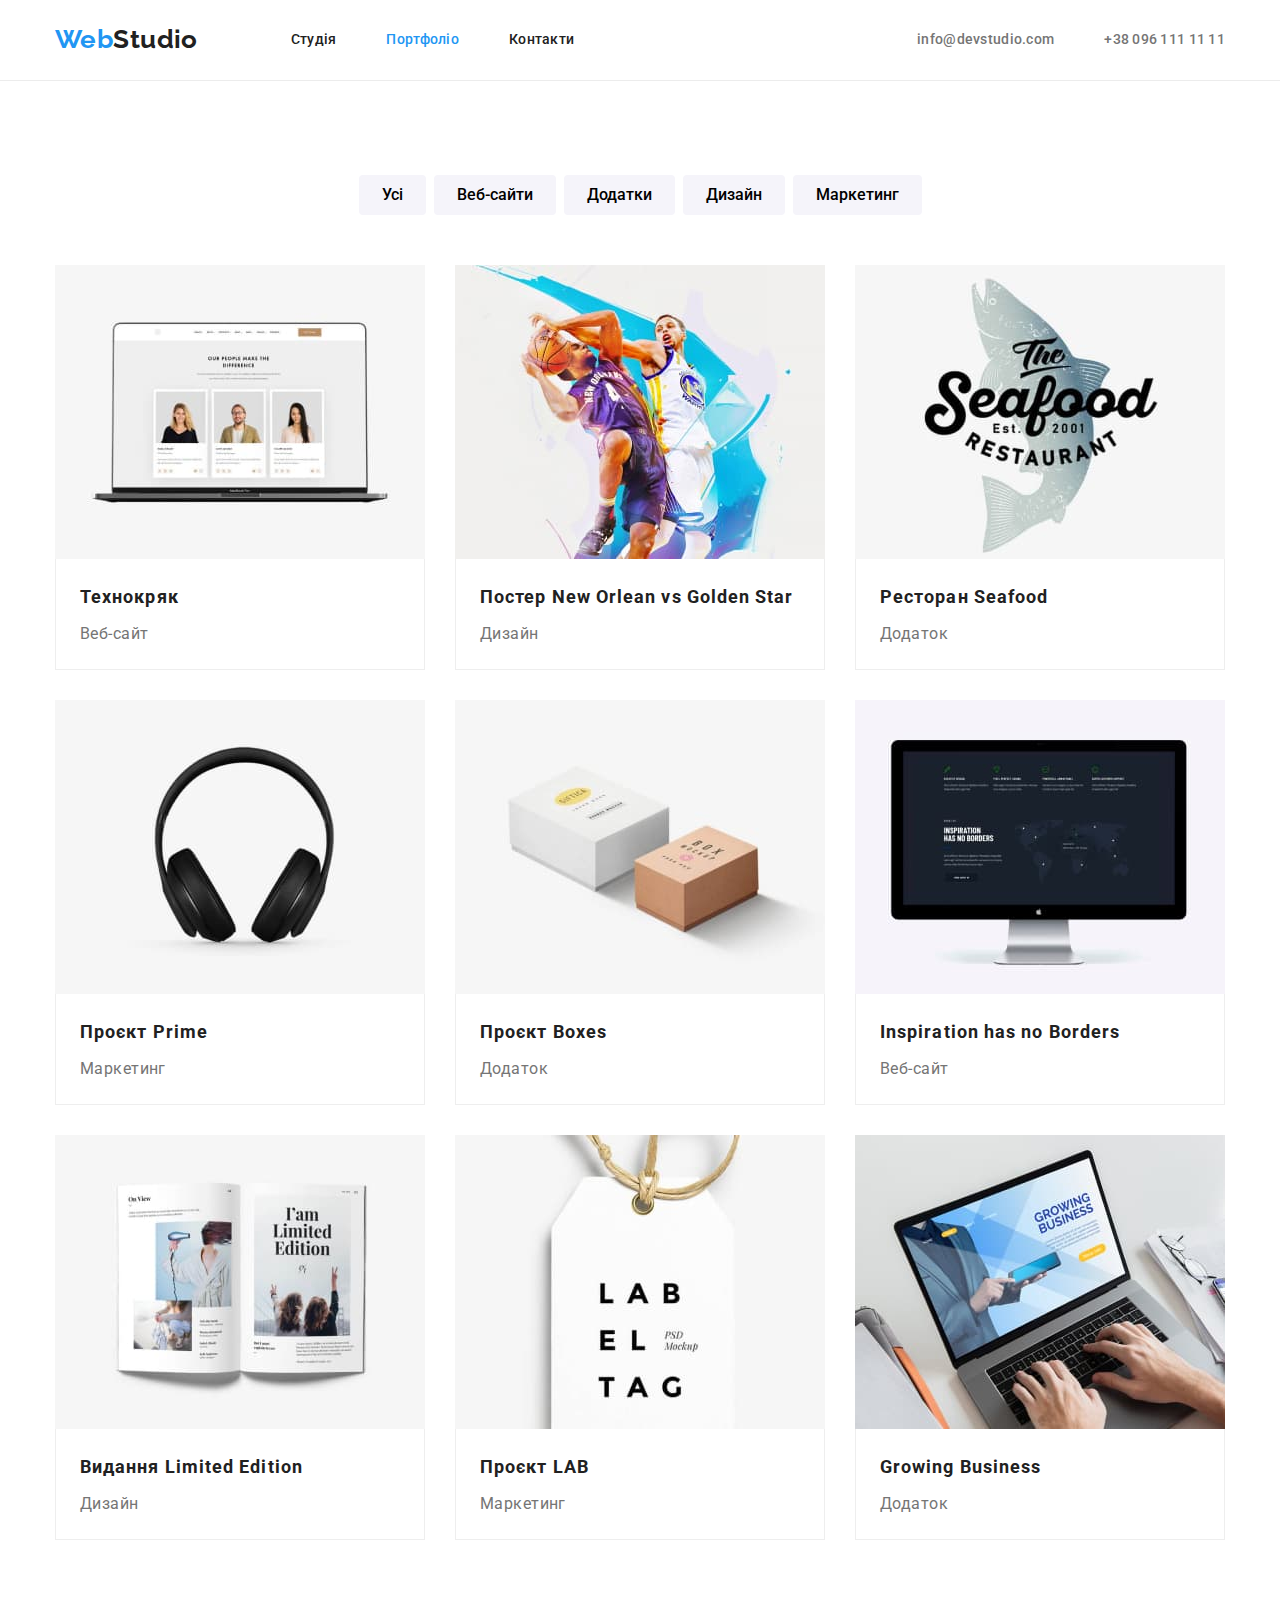
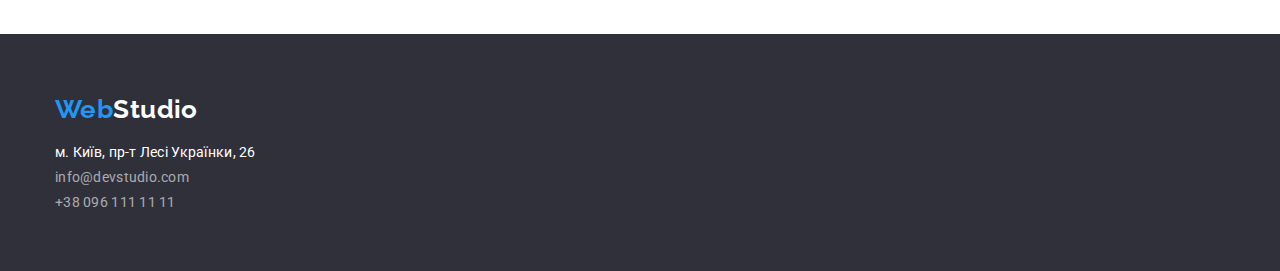
==== porfolio.html @ 93660d4c "Initial commit" ====
<!DOCTYPE html>
<html lang="uk">

<head>
    <meta charset="UTF-8" />
    <meta http-equiv="X-UA-Compatible" content="IE=edge" />
    <meta name="viewport" content="width=device-width, initial-scale=1.0" />
    <title>Студія</title>
    <!-- Подключаем шрифты -->
    <link rel="preconnect" href="https://fonts.googleapis.com">
    <link rel="preconnect" href="https://fonts.gstatic.com" crossorigin>
    <link
        href="https://fonts.googleapis.com/css2?family=Raleway:wght@700&family=Roboto:wght@400;500;700;900&display=swap"
        rel="stylesheet">
    <!-- Подключаем нормализатор CSS -->
    <link rel="stylesheet"
        href="https://cdnjs.cloudflare.com/ajax/libs/modern-normalize/1.1.0/modern-normalize.min.css" />
    <!-- Подключаем свой CSS -->
    <link rel="stylesheet" href="./css/styles.css" />
</head>

<body>
    <header class="header">


        <div class="container main-nav">

            <a href="./index.html" class="logo">Web<span class="logo-head">Studio</span></a>
            <nav class="site-nav">
                <ul class="site-nav">
                    <li><a href="./index.html" class="nav-item ">Студія</a></li>
                    <li><a href="./porfolio.html" class="nav-item current">Портфоліо</a></li>
                    <li><a href="" class="nav-item">Контакти</a></li>
                </ul>
            </nav>
            <ul class="auth-nav">
                <li class="auth-contact"><a href="mailto:info@devstudio.com">info@devstudio.com</a></li>
                <li class="auth-contact"><a href="tel:+380961111111">+38 096 111 11 11</a></li>
            </ul>
        </div>

    </header>

    <!-- main start -->

    <main>
        <section class="section">
            <div class="container">
                <!-- hide css -->
                <h1 class="hide-text ">Нашi роботи</h1>

                <!-- sub-menu -->
                <ul class="filter-list">
                    <li><button class="button">Усі</button></li>
                    <li><button class="button">Веб-сайти</button></li>
                    <li><button class="button">Додатки</button></li>
                    <li><button class="button">Дизайн</button></li>
                    <li><button class="button">Маркетинг</button></li>
                </ul>

                <!-- cards -->

                <ul class="cards">
                    <li class="cards-item">
                        <a href=""><img src="./images/portfolio/img1.jpg" alt="img1" width="370">
                            <div class="cards-border">
                                <h2 class="card-item-title">Технокряк</h2>
                                <p class="card-item-text">Веб-сайт</p>
                            </div>
                        </a>

                    </li>
                    <li class="cards-item">
                        <a href=""><img src="./images/portfolio/img2.jpg" alt="img2" width="370">
                            <div class="cards-border">
                                <h2 class="card-item-title">Постер New Orlean vs Golden Star</h2>
                                <p class="card-item-text">Дизайн</p>
                            </div>
                        </a>

                    </li>
                    <li class="cards-item">
                        <a href=""><img src="./images/portfolio/img3.jpg" alt="img3" width="370">
                            <div class="cards-border">
                                <h2 class="card-item-title">Ресторан Seafood</h2>
                                <p class="card-item-text">Додаток</p>
                            </div>
                        </a>

                    </li>
                    <li class="cards-item">
                        <a href=""><img src="./images/portfolio/img4.jpg" alt="img4" width="370">
                            <div class="cards-border">
                                <h2 class="card-item-title">Проєкт Prime</h2>
                                <p class="card-item-text">Маркетинг
                                </p>
                            </div>
                        </a>
                    </li>
                    <li class="cards-item">
                        <a href=""><img src="./images/portfolio/img5.jpg" alt="img5" width="370">
                            <div class="cards-border">
                                <h2 class="card-item-title">Проєкт Boxes</h2>
                                <p class="card-item-text">Додаток</p>
                            </div>
                        </a>

                    </li>
                    <li class="cards-item">
                        <a href=""><img src="./images/portfolio/img6.jpg" alt="img6" width="370">
                            <div class="cards-border">
                                <h2 class="card-item-title">Inspiration has no Borders</h2>
                                <p class="card-item-text">Веб-сайт</p>
                            </div>
                        </a>

                    </li>
                    <li class="cards-item">
                        <a href=""><img src="./images/portfolio/img7.jpg" alt="img7" width="370">
                            <div class="cards-border">
                                <h2 class="card-item-title">Видання Limited Edition</h2>
                                <p class="card-item-text">Дизайн</p>
                            </div>
                        </a>

                    </li>
                    <li class="cards-item">
                        <a href=""><img src="./images/portfolio/img8.jpg" alt="img8" width="370">
                            <div class="cards-border">
                                <h2 class="card-item-title">Проєкт LAB</h2>
                                <p class="card-item-text">Маркетинг
                                </p>
                            </div>
                        </a>

                    </li>
                    <li class="cards-item">
                        <a href=""><img src="./images/portfolio/img9.jpg" alt="img9" width="370">
                            <div class="cards-border">
                                <h2 class="card-item-title">Growing Business</h2>
                                <p class="card-item-text">Додаток</p>
                            </div>
                        </a>

                    </li>
                </ul>
            </div>
        </section>



    </main>

    <!-- footer -->

    <footer class="footer">
        <div class="container">
            <a href="" class="logo-footer-start">Web<span class="logo-footer-end">Studio</span></a>
            <address class="font-style">
                <ul>
                    <li class="adress-color item-footer"><a href=""> м. Київ, пр-т Лесі Українки, 26</a></li>
                    <li class="item-footer"><a href="mailto:info@devstudio.com">info@devstudio.com</a>

                    </li>
                    <li class="item-footer"><a href="tel:+380961111111">+38 096 111 11 11</a></li>
                </ul>
            </address>
        </div>
    </footer>




</body>
---- css/styles.css ----
/* custom properties */
:root {
  --primary-text-color: #212121;
  --secondary-text-color: #757575;
  --activation-color: #2196f3;
  --white-text-color: #ffffff;
  --secondary-background-color: #f5f4fa;
  --footer-color-bg: #2f303a;
  --block-spacing: 94px;
}
/* utilities */
ul {
  list-style: none;
}
h1,
h2,
h3,
ul,
p {
  padding: 0;
  margin: 0;
}
a {
  text-decoration: none;
  color: currentColor;
}
img {
  display: block;
  max-width: 100%;
  height: auto;
}
.hide-text {
  position: absolute;
  width: 1px;
  height: 1px;
  margin: -1px;
  border: 0;
  padding: 0;
  white-space: nowrap;
  clip-path: inset(100%);
  clip: rect(0 0 0 0);
  overflow: hidden;
}

/* page */
body {
  color: var(--primary-text-color);
  background-color: rgba(255, 255, 255, 1);
  font-family: Roboto, sans-serif;
  font-size: 14px;
  font-style: normal;
  letter-spacing: 0.03em;
}

/* container */
.header {
  border-bottom: 1px solid #ececec;
}
.section {
  padding-top: 94px;
  padding-bottom: 94px;
}
.container {
  width: 1200px;
  margin-left: auto;
  margin-right: auto;
  padding-left: 15px;
  padding-right: 15px;
}
/* main navi */
.main-nav {
  display: flex;
}
/* logo */
.logo {
  display: block;
  color: var(--activation-color);
  text-decoration: none;
  font-family: "Raleway";
  font-weight: 700;
  font-size: 26px;
  line-height: 1.19;

  padding-top: 24px;
  margin-right: 93px;
}

.logo-head {
  color: rgba(33, 33, 33, 1);
}
.nav-item {
  display: block;
  color: var(--primary-text-color);
  font-weight: 500;
  font-size: 14px;
  line-height: 1.14;
  letter-spacing: 0.02em;

  padding-top: 32px;
  padding-bottom: 32px;
}

.nav-item:hover,
.nav-item:focus {
  color: var(--activation-color);
}
.current {
  color: var(--activation-color);
}
.main-nav nav {
  margin-right: auto;
}
.site-nav {
  display: flex;

  gap: 50px;
}
/* auth-nav */
.auth-nav {
  display: flex;
  gap: 50px;
}
.auth-contact {
  color: var(--secondary-text-color);
  font-weight: 500;
  font-size: 14px;
  line-height: 1.14;
  letter-spacing: 0.02em;

  padding-top: 32px;
  padding-bottom: 32px;
}

/* hero */

.hero {
  text-align: center;
  background-color: #2f303a;
  /*  */
  padding-top: 200px;
  padding-bottom: 200px;
}

.hero-title {
  color: var(--white-text-color);
  font-weight: 900;
  font-size: 44px;
  line-height: 1.36;
  letter-spacing: 0.06em;
  text-transform: uppercase;

  width: 696px;
  margin-left: auto;
  margin-right: auto;

  margin-bottom: 30px;
}
.hero-btn {
  display: flex;
  color: var(--white-text-color);
  background-color: var(--activation-color);
  cursor: pointer;
  font-weight: 700;
  font-size: 16px;
  line-height: 1.87;
  letter-spacing: 0.06em;

  margin-left: auto;
  margin-right: auto;

  padding: 10px 32px;
  min-width: 216px;

  border: 1px solid transparent;
  border-radius: 4px;

  /* box-shadow: 0px 4px 4px rgba(0, 0, 0, 0.15); */
}
/* advantages */

.advantages-list {
  display: flex;
  gap: 30px;
}

.advantages-list-item {
  min-width: 270px;
  height: 98px;
}

.advantages-sub-title {
  font-weight: 700;
  font-size: 14px;
  line-height: 1.14;
  text-transform: uppercase;
  margin-bottom: 10px;
}
/* adv-text пропадает контент ???? */
.advantages-text {
  color: var(--secondary-text-color);
  line-height: 1.71;
  font-weight: normal;
}
/* work */
.section.work {
  padding-top: 0;
}

.title-h2 {
  font-weight: 700;
  font-size: 36px;
  line-height: 1.16;
  text-align: center;

  margin-bottom: 50px;
}
.work-list {
  display: flex;
  gap: 30px;
}

/* team */
.team {
  text-align: center;
  background-color: var(--secondary-background-color);
}

.team-list {
  display: flex;
  gap: 30px;
}
.team-list-item {
  width: 270px;
  height: 368px;

  background: #ffffff;

  box-shadow: 0px 1px 3px rgba(0, 0, 0, 0.12), 0px 1px 1px rgba(0, 0, 0, 0.14),
    0px 2px 1px rgba(0, 0, 0, 0.2);
  border-radius: 0px 0px 4px 4px;
}
.team-img {
  margin-bottom: 30px;
}
.team-sub-title {
  font-weight: 500;
  font-size: 16px;
  line-height: 1.16;

  margin-bottom: 10px;
}

.team-text {
  color: var(--secondary-text-color);
  font-size: 16px;
  font-weight: normal;
  line-height: 1.16;

  margin-bottom: 30px;
}

/* footer */
.footer {
  background-color: #2f303a;
  padding-top: 60px;
  padding-bottom: 60px;
}
.font-style {
  font-style: normal;
}

/* logo */
.logo-footer-start {
  display: block;
  color: var(--activation-color);
  text-decoration: none;
  font-family: "Raleway";
  font-weight: 700;
  font-size: 26px;
  line-height: 1.19;

  margin-bottom: 20px;
}

.logo-footer-end {
  color: rgba(255, 255, 255, 1);
}

.item-footer {
  display: block;

  color: rgba(255, 255, 255, 0.6);
  font-size: 14px;
  line-height: 1.14;
  letter-spacing: 0.02em;

  margin-bottom: 9px;

  /* Или использовать padding ??? */
}

.item-footer:focus,
.item-footer:hover {
  color: var(--activation-color);
}
.adress-color {
  color: var(--white-text-color);
}

.item-footer:last-child {
  margin-bottom: 0;
}

/* Portfolio */

.filter-list {
  display: flex;
  justify-content: center;

  margin-bottom: 50px;
  /* margin-bottom: 34px; */
}

.filter-list .button {
  cursor: pointer;
  font-weight: 500;
  font-size: 16px;
  line-height: 1.62;
  border: 1px solid transparent;
  background: #f5f4fa;
  border-radius: 4px;

  padding: 6px 22px;
}

.filter-list li:not(:last-child) {
  margin-right: 8px;
}

.filter-list .button:hover,
.filter-list .button:focus {
  color: var(--white-text-color);
  background-color: var(--activation-color);
}
/* cards */

.cards {
  display: flex;
  flex-wrap: wrap;
  gap: 30px;
}

.cards-border {
  background: #ffffff;
  border: 1px solid #eeeeee;
  border-top: none;
  padding-top: 20px;
  padding-right: 24px;
  padding-bottom: 20px;
  padding-left: 24px;
}

.card-item-title {
  font-weight: 700;
  font-size: 18px;
  line-height: 2;
  letter-spacing: 0.06em;

  margin-bottom: 4px;
}
.card-item-text {
  color: var(--secondary-text-color);
  font-size: 16px;
  line-height: 1.88;
  font-weight: normal;
}
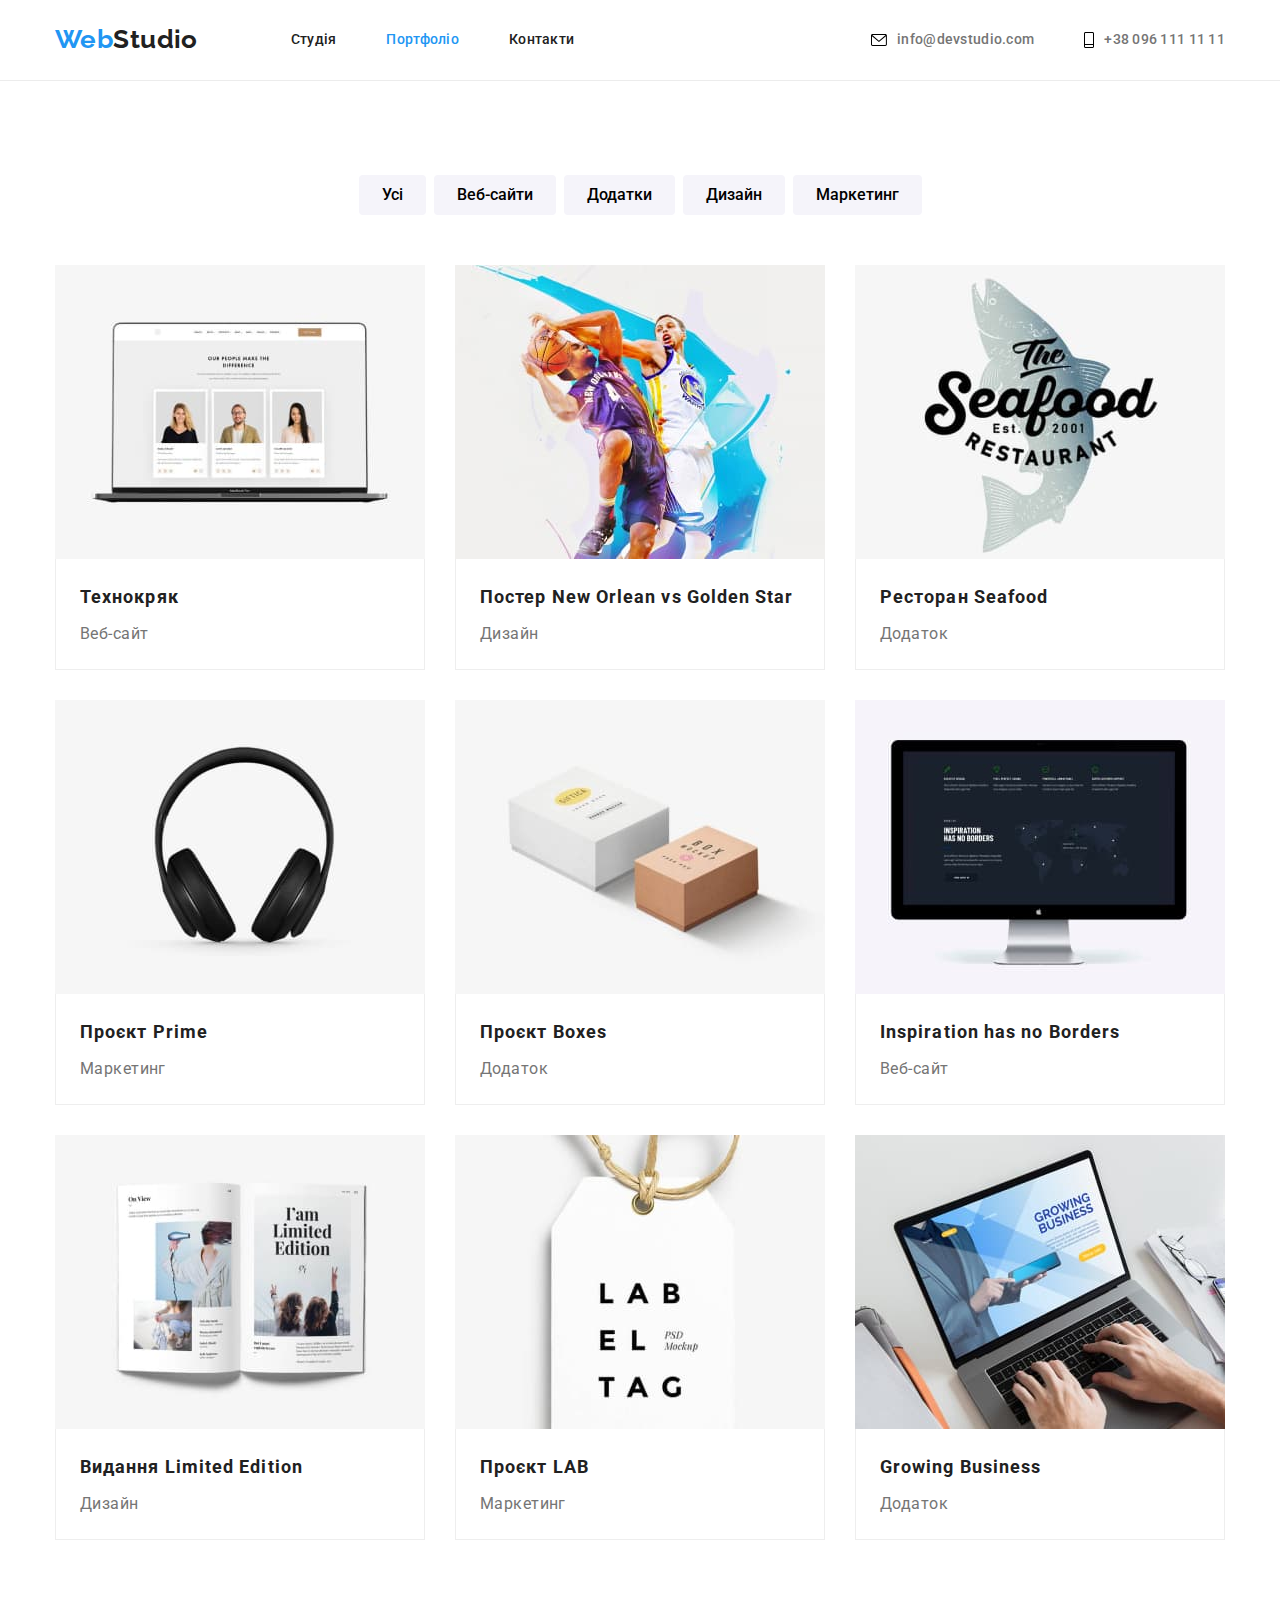
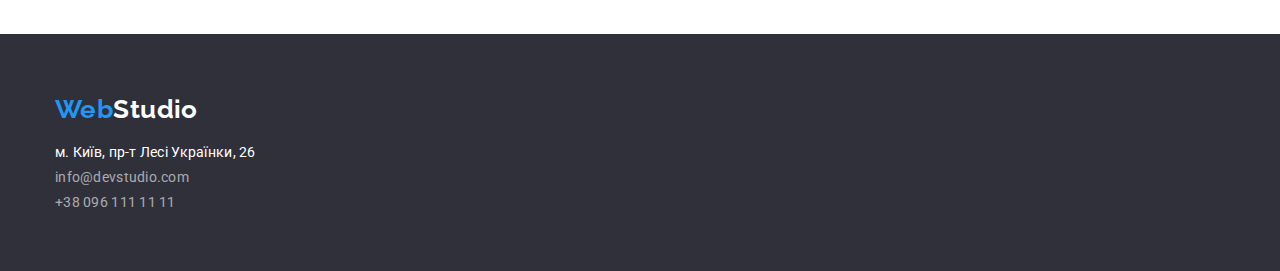
==== commit 59c4b40c: "end day" ====
--- a/porfolio.html
+++ b/porfolio.html
@@ -21,12 +21,13 @@
 
 <body>
     <header class="header">
+        <!-- add navigation -->
 
 
         <div class="container main-nav">
 
             <a href="./index.html" class="logo">Web<span class="logo-head">Studio</span></a>
-            <nav class="site-nav">
+            <nav>
                 <ul class="site-nav">
                     <li><a href="./index.html" class="nav-item ">Студія</a></li>
                     <li><a href="./porfolio.html" class="nav-item current">Портфоліо</a></li>
@@ -34,11 +35,21 @@
                 </ul>
             </nav>
             <ul class="auth-nav">
-                <li class="auth-contact"><a href="mailto:info@devstudio.com">info@devstudio.com</a></li>
-                <li class="auth-contact"><a href="tel:+380961111111">+38 096 111 11 11</a></li>
+                <li class="auth-contact"><a href="mailto:info@devstudio.com" class="contant-link"><svg class="mail-svg"
+                            height="10" width="12">
+                            <use href="./images/symbol-defs.svg#icon-envelope"></use>
+                        </svg>info@devstudio.com</a></li>
+                <li class="auth-contact">
+                    <a href="tel:+380961111111" class="contant-link">
+                        <svg class="tel-svg" height="10" width="12">
+                            <use href="./images/symbol-defs.svg#icon-Vector"></use>
+                        </svg>
+                        +38 096 111 11 11
+                    </a>
+                </li>
             </ul>
+
         </div>
-
     </header>
 
     <!-- main start -->
--- a/css/styles.css
+++ b/css/styles.css
@@ -4,9 +4,11 @@
   --secondary-text-color: #757575;
   --activation-color: #2196f3;
   --white-text-color: #ffffff;
+  --white-bcg-color: #ffffff;
   --secondary-background-color: #f5f4fa;
   --footer-color-bg: #2f303a;
   --block-spacing: 94px;
+  --social-icon-color: #afb1b8;
 }
 /* utilities */
 ul {
@@ -130,15 +132,56 @@
   padding-top: 32px;
   padding-bottom: 32px;
 }
-
-/* hero */
+.contant-link {
+  display: flex;
+  align-items: center;
+}
+
+.contant-link:hover,
+.contant-link:focus {
+  color: var(--activation-color);
+}
+
+.mail-svg {
+  margin-right: 10px;
+  width: 16px;
+  height: 12px;
+}
+.tel-svg {
+  margin-right: 10px;
+  width: 10px;
+  height: 16px;
+}
+.contant-link:hover .tel-svg,
+.contant-link:focus .tel-svg,
+.contant-link:hover .mail-svg,
+.contant-link:focus .mail-svg {
+  fill: var(--activation-color);
+}
+/*=============================================
+=            HERO            =
+=============================================*/
 
 .hero {
   text-align: center;
-  background-color: #2f303a;
-  /*  */
+  max-width: 1600px;
+  height: 600px;
+
   padding-top: 200px;
   padding-bottom: 200px;
+  margin-left: auto;
+  margin-right: auto;
+
+  background-color: #c4c4c4;
+  background-image: linear-gradient(
+      to right,
+      rgba(47, 48, 58, 0.4),
+      rgba(47, 48, 58, 0.4)
+    ),
+    url(../images/Img.jpg);
+  background-repeat: no-repeat;
+  background-position: center;
+  background-size: cover;
 }
 
 .hero-title {
@@ -176,16 +219,41 @@
 
   /* box-shadow: 0px 4px 4px rgba(0, 0, 0, 0.15); */
 }
-/* advantages */
+
+/*=====  End of Hero  ======*/
+
+/*=============================================
+=            Advantages            =
+=============================================*/
 
 .advantages-list {
   display: flex;
   gap: 30px;
 }
 
-.advantages-list-item {
-  min-width: 270px;
-  height: 98px;
+.advantages-sub-title::before {
+  content: "";
+  display: block;
+
+  height: 120px;
+  background-color: var(--secondary-background-color);
+
+  background-repeat: no-repeat;
+  background-position: center;
+
+  margin-bottom: 30px;
+}
+.advantages-sub-title.details::before {
+  background-image: url(../images/icon/antenna.svg);
+}
+.advantages-sub-title.punctuality::before {
+  background-image: url(../images/icon/clock.svg);
+}
+.advantages-sub-title.planning::before {
+  background-image: url(../images/icon/diagram.svg);
+}
+.advantages-sub-title.technology::before {
+  background-image: url(../images/icon/astronaut.svg);
 }
 
 .advantages-sub-title {
@@ -201,7 +269,13 @@
   line-height: 1.71;
   font-weight: normal;
 }
-/* work */
+
+/*=====  End of advantages  ======*/
+
+/*=============================================
+=            Work            =
+=============================================*/
+
 .section.work {
   padding-top: 0;
 }
@@ -219,7 +293,12 @@
   gap: 30px;
 }
 
-/* team */
+/*=====  End of work  ======*/
+
+/*=============================================
+=            Team            =
+=============================================*/
+
 .team {
   text-align: center;
   background-color: var(--secondary-background-color);
@@ -231,7 +310,7 @@
 }
 .team-list-item {
   width: 270px;
-  height: 368px;
+  height: 428px;
 
   background: #ffffff;
 
@@ -256,10 +335,46 @@
   font-weight: normal;
   line-height: 1.16;
 
-  margin-bottom: 30px;
-}
-
-/* footer */
+  margin-bottom: 16px;
+}
+/* social-link */
+.social {
+  display: flex;
+  gap: 10px;
+  justify-content: center;
+
+  padding-bottom: 30px;
+}
+
+.social-link {
+  display: flex;
+  justify-content: center;
+  align-items: center;
+
+  width: 44px;
+  height: 44px;
+
+  background-color: var(--white-bcg-color);
+  border-radius: 50%;
+}
+
+.social-icon {
+  fill: var(--social-icon-color);
+}
+.social-link:hover {
+  background-color: var(--activation-color);
+}
+
+.social-link:hover .social-icon,
+.social-link:focus .social-icon {
+  fill: var(--white-bcg-color);
+}
+
+/*=====  End of team  ======*/
+
+/*=============================================
+=            Footer            =
+=============================================*/
 .footer {
   background-color: #2f303a;
   padding-top: 60px;
@@ -310,15 +425,18 @@
 .item-footer:last-child {
   margin-bottom: 0;
 }
-
-/* Portfolio */
-
+/*=====  End of footer  ======*/
+
+/*=============================================
+=            Portfolio            =
+=============================================*/
+
+/*----------  filter  ----------*/
 .filter-list {
   display: flex;
   justify-content: center;
 
   margin-bottom: 50px;
-  /* margin-bottom: 34px; */
 }
 
 .filter-list .button {
@@ -342,7 +460,9 @@
   color: var(--white-text-color);
   background-color: var(--activation-color);
 }
-/* cards */
+/*----------  filter end  ----------*/
+
+/*----------  cards start  ----------*/
 
 .cards {
   display: flex;
@@ -374,3 +494,5 @@
   line-height: 1.88;
   font-weight: normal;
 }
+
+/*----------  cards end  ----------*/
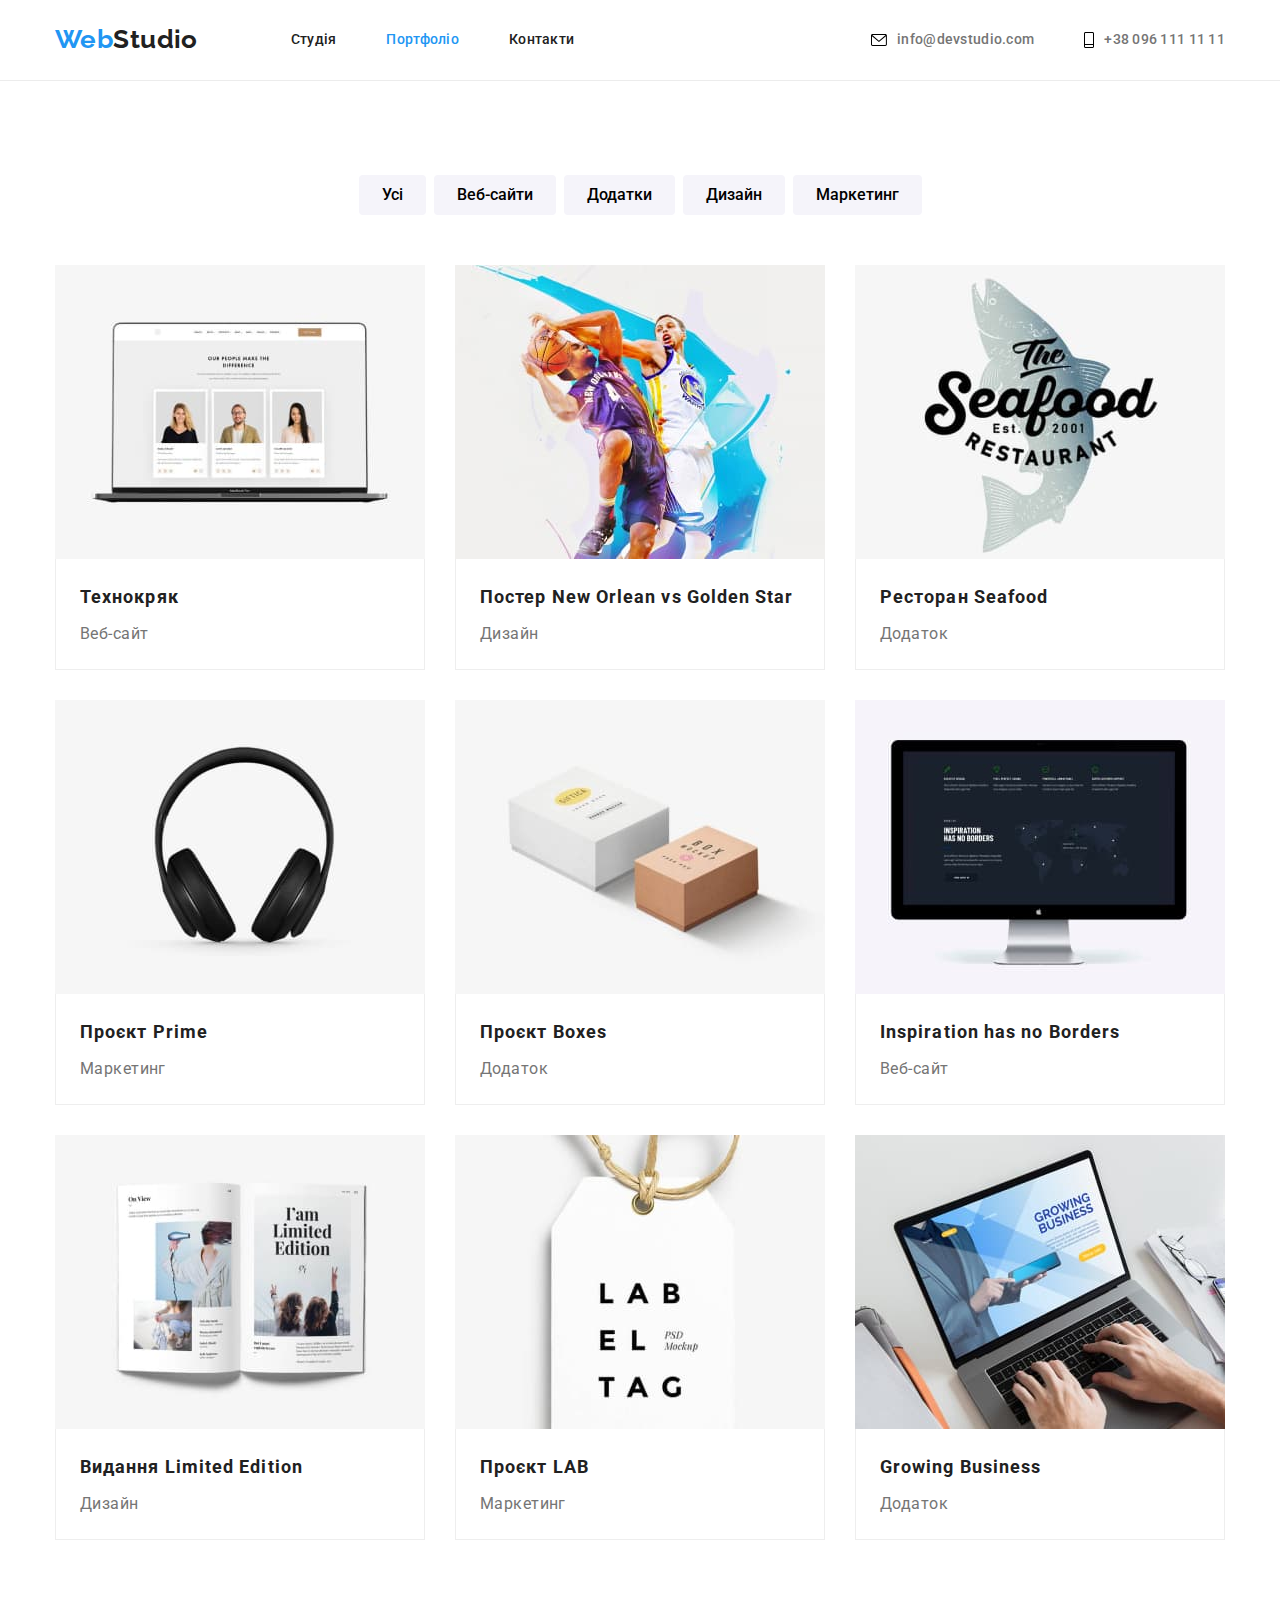
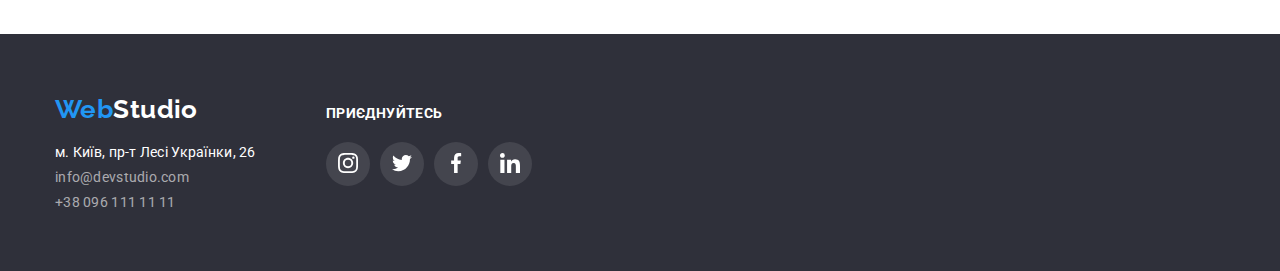
==== commit 19bb2454: "add portfolio footer" ====
--- a/porfolio.html
+++ b/porfolio.html
@@ -165,21 +165,60 @@
     <!-- footer -->
 
     <footer class="footer">
-        <div class="container">
-            <a href="" class="logo-footer-start">Web<span class="logo-footer-end">Studio</span></a>
-            <address class="font-style">
-                <ul>
-                    <li class="adress-color item-footer"><a href=""> м. Київ, пр-т Лесі Українки, 26</a></li>
-                    <li class="item-footer"><a href="mailto:info@devstudio.com">info@devstudio.com</a>
-
-                    </li>
-                    <li class="item-footer"><a href="tel:+380961111111">+38 096 111 11 11</a></li>
-                </ul>
-            </address>
+        <div class="container footer-position">
+            <div>
+                <a href="" class="logo-footer-start">Web<span class="logo-footer-end">Studio</span></a>
+                <address class="font-style">
+                    <ul>
+                        <li class="adress-color item-footer">м. Київ, пр-т Лесі Українки, 26</li>
+                        <li class="item-footer"><a href="mailto:info@devstudio.com">info@devstudio.com</a>
+
+                        </li>
+                        <li class="item-footer"><a href="tel:+380961111111">+38 096 111 11 11</a></li>
+                    </ul>
+                </address>
+            </div>
+            <div class="footer-social">
+                <h2 class="footer-social-titile">приєднуйтесь</h2>
+                <ul class="footer-social-list">
+                    <li class="footer-social-item ">
+                        <a class="footer-social-link" href="" target="_blank" rel="noopener no refferer"
+                            aria-label="instagram">
+                            <svg class="social-icon" height="20" width="20">
+                                <use href="./images/symbol-defs.svg#icon-instagram"></use>
+                            </svg>
+                        </a>
+                    </li>
+                    <li class="footer-social-item ">
+                        <a class="footer-social-link" href="" target="_blank" rel="noopener no refferer"
+                            aria-label="twitter">
+                            <svg class="social-icon" height="20" width="20">
+                                <use href="./images/symbol-defs.svg#icon-twitter"></use>
+                            </svg>
+                        </a>
+                    </li>
+                    <li class="footer-social-item ">
+                        <a class="footer-social-link" href="" target="_blank" rel="noopener no refferer"
+                            aria-label="facebook">
+                            <svg class="social-icon" height="20" width="20">
+                                <use href="./images/symbol-defs.svg#icon-facebook"></use>
+                            </svg>
+                        </a>
+                    </li>
+                    <li class="footer-social-item ">
+                        <a class="footer-social-link" href="" target="_blank" rel="noopener no refferer"
+                            aria-label="linkedin">
+                            <svg class="social-icon" height="20" width="20">
+                                <use href="./images/symbol-defs.svg#icon-linkedin"></use>
+                            </svg>
+                        </a>
+                    </li>
+                </ul>
+
+            </div>
         </div>
     </footer>
 
 
 
-
 </body>--- a/css/styles.css
+++ b/css/styles.css
@@ -373,6 +373,53 @@
 /*=====  End of team  ======*/
 
 /*=============================================
+=            Clients            =
+=============================================*/
+.client__title {
+  font-weight: 700;
+  font-size: 36px;
+  line-height: 1.16;
+  text-align: center;
+
+  margin-bottom: 50px;
+}
+.client__list {
+  display: flex;
+  justify-content: space-between;
+  gap: 30px;
+}
+
+.client__item {
+  display: flex;
+
+  width: 170px;
+  height: 92px;
+
+  border-radius: 4px;
+  border: 1px solid var(--social-icon-color);
+}
+.client__link {
+  display: flex;
+  justify-content: center;
+  align-items: center;
+  width: 100%;
+  height: 100%;
+}
+.client__icon {
+  fill: var(--social-icon-color);
+}
+.client__item:hover,
+.client__item:focus {
+  border: 1px solid var(--activation-color);
+}
+.client__item:hover .client__icon,
+.client__item:focus .client__icon {
+  fill: var(--activation-color);
+}
+
+/*=====  End of clients  ======*/
+
+/*=============================================
 =            Footer            =
 =============================================*/
 .footer {
@@ -425,6 +472,50 @@
 .item-footer:last-child {
   margin-bottom: 0;
 }
+.footer-position {
+  display: flex;
+  align-items: baseline;
+}
+.footer-social {
+  margin-left: 70px;
+  width: 206px;
+  height: 80px;
+}
+
+.footer-social-titile {
+  font-weight: 700;
+  font-size: 14px;
+  line-height: 1.14;
+
+  text-transform: uppercase;
+
+  color: var(--white-text-color);
+
+  align-self: flex-start;
+  margin-bottom: 20px;
+}
+.footer-social-list {
+  display: flex;
+  gap: 10px;
+}
+.footer-social-item {
+  display: flex;
+  justify-content: center;
+  align-items: center;
+  width: 44px;
+  height: 44px;
+  background-color: rgba(255, 255, 255, 0.1);
+  border-radius: 50%;
+}
+
+.footer-social-item .social-icon {
+  fill: var(--white-text-color);
+}
+.footer-social-item:hover,
+.footer-social-item:focus {
+  background-color: var(--activation-color);
+}
+
 /*=====  End of footer  ======*/
 
 /*=============================================
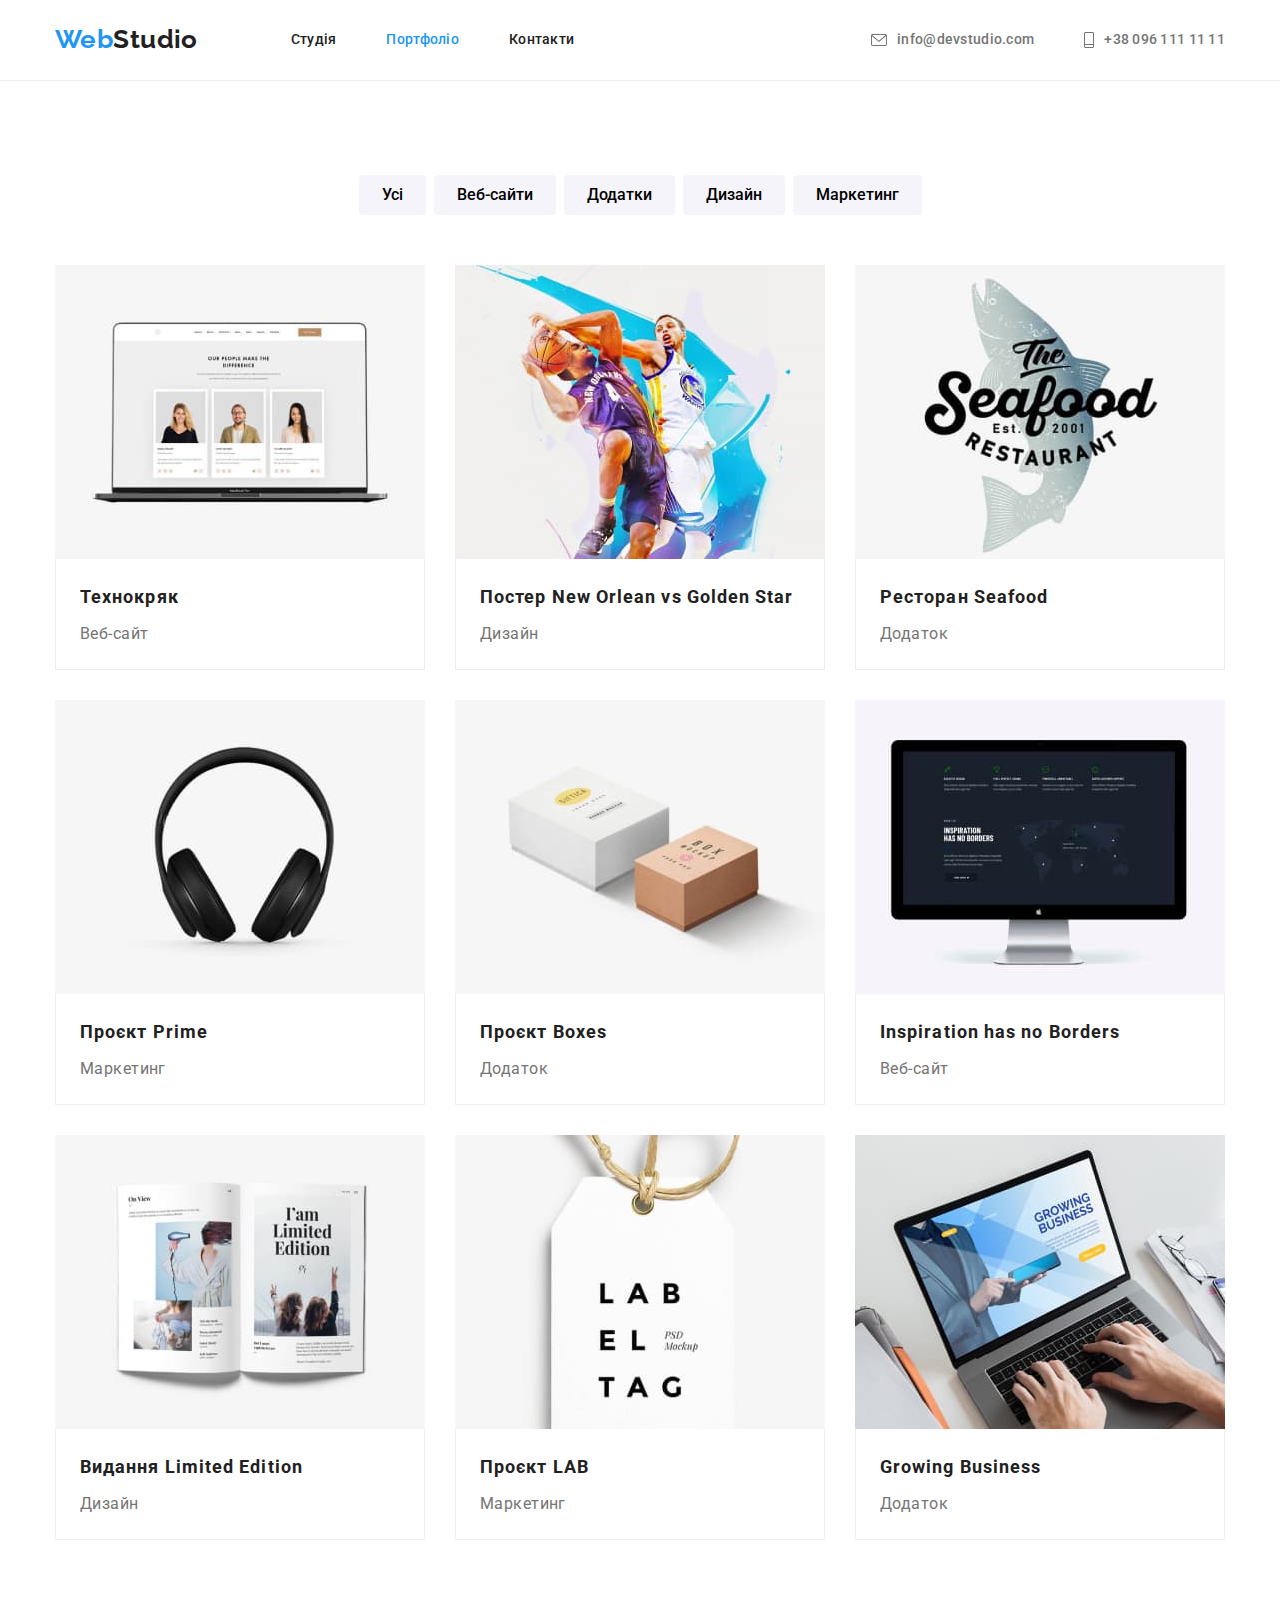
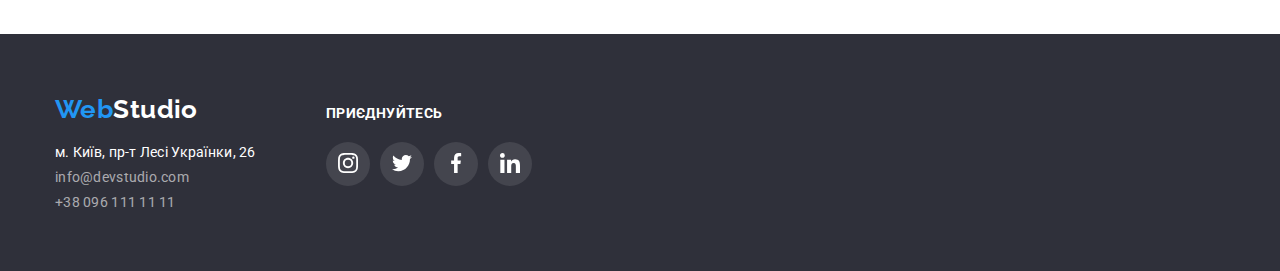
==== commit 0053a689: "fix after mentor" ====
--- a/porfolio.html
+++ b/porfolio.html
@@ -35,13 +35,13 @@
                 </ul>
             </nav>
             <ul class="auth-nav">
-                <li class="auth-contact"><a href="mailto:info@devstudio.com" class="contant-link"><svg class="mail-svg"
-                            height="10" width="12">
+                <li class="auth-contact"><a href="mailto:info@devstudio.com" class="contant-link">
+                        <svg class="mail activation-icon" height="10" width="12">
                             <use href="./images/symbol-defs.svg#icon-envelope"></use>
                         </svg>info@devstudio.com</a></li>
                 <li class="auth-contact">
                     <a href="tel:+380961111111" class="contant-link">
-                        <svg class="tel-svg" height="10" width="12">
+                        <svg class="tel activation-icon" height="10" width="12">
                             <use href="./images/symbol-defs.svg#icon-Vector"></use>
                         </svg>
                         +38 096 111 11 11
@@ -179,7 +179,7 @@
                 </address>
             </div>
             <div class="footer-social">
-                <h2 class="footer-social-titile">приєднуйтесь</h2>
+                <p class="footer-social-titile">приєднуйтесь</p>
                 <ul class="footer-social-list">
                     <li class="footer-social-item ">
                         <a class="footer-social-link" href="" target="_blank" rel="noopener no refferer"
--- a/css/styles.css
+++ b/css/styles.css
@@ -142,20 +142,20 @@
   color: var(--activation-color);
 }
 
-.mail-svg {
+.auth-nav .mail {
   margin-right: 10px;
   width: 16px;
   height: 12px;
-}
-.tel-svg {
+  fill: var(--secondary-text-color);
+}
+.auth-nav .tel {
   margin-right: 10px;
   width: 10px;
   height: 16px;
-}
-.contant-link:hover .tel-svg,
-.contant-link:focus .tel-svg,
-.contant-link:hover .mail-svg,
-.contant-link:focus .mail-svg {
+  fill: var(--secondary-text-color);
+}
+.contant-link:hover .activation-icon,
+.contant-link:focus .activation-icon {
   fill: var(--activation-color);
 }
 /*=============================================
@@ -343,7 +343,7 @@
   gap: 10px;
   justify-content: center;
 
-  padding-bottom: 30px;
+  margin-bottom: 30px;
 }
 
 .social-link {
@@ -561,6 +561,12 @@
   gap: 30px;
 }
 
+.cards-item:hover,
+.cards-item:focus {
+  box-shadow: 0px 1px 1px rgba(0, 0, 0, 0.12), 0px 4px 4px rgba(0, 0, 0, 0.06),
+    1px 4px 6px rgba(0, 0, 0, 0.16);
+}
+
 .cards-border {
   background: #ffffff;
   border: 1px solid #eeeeee;
